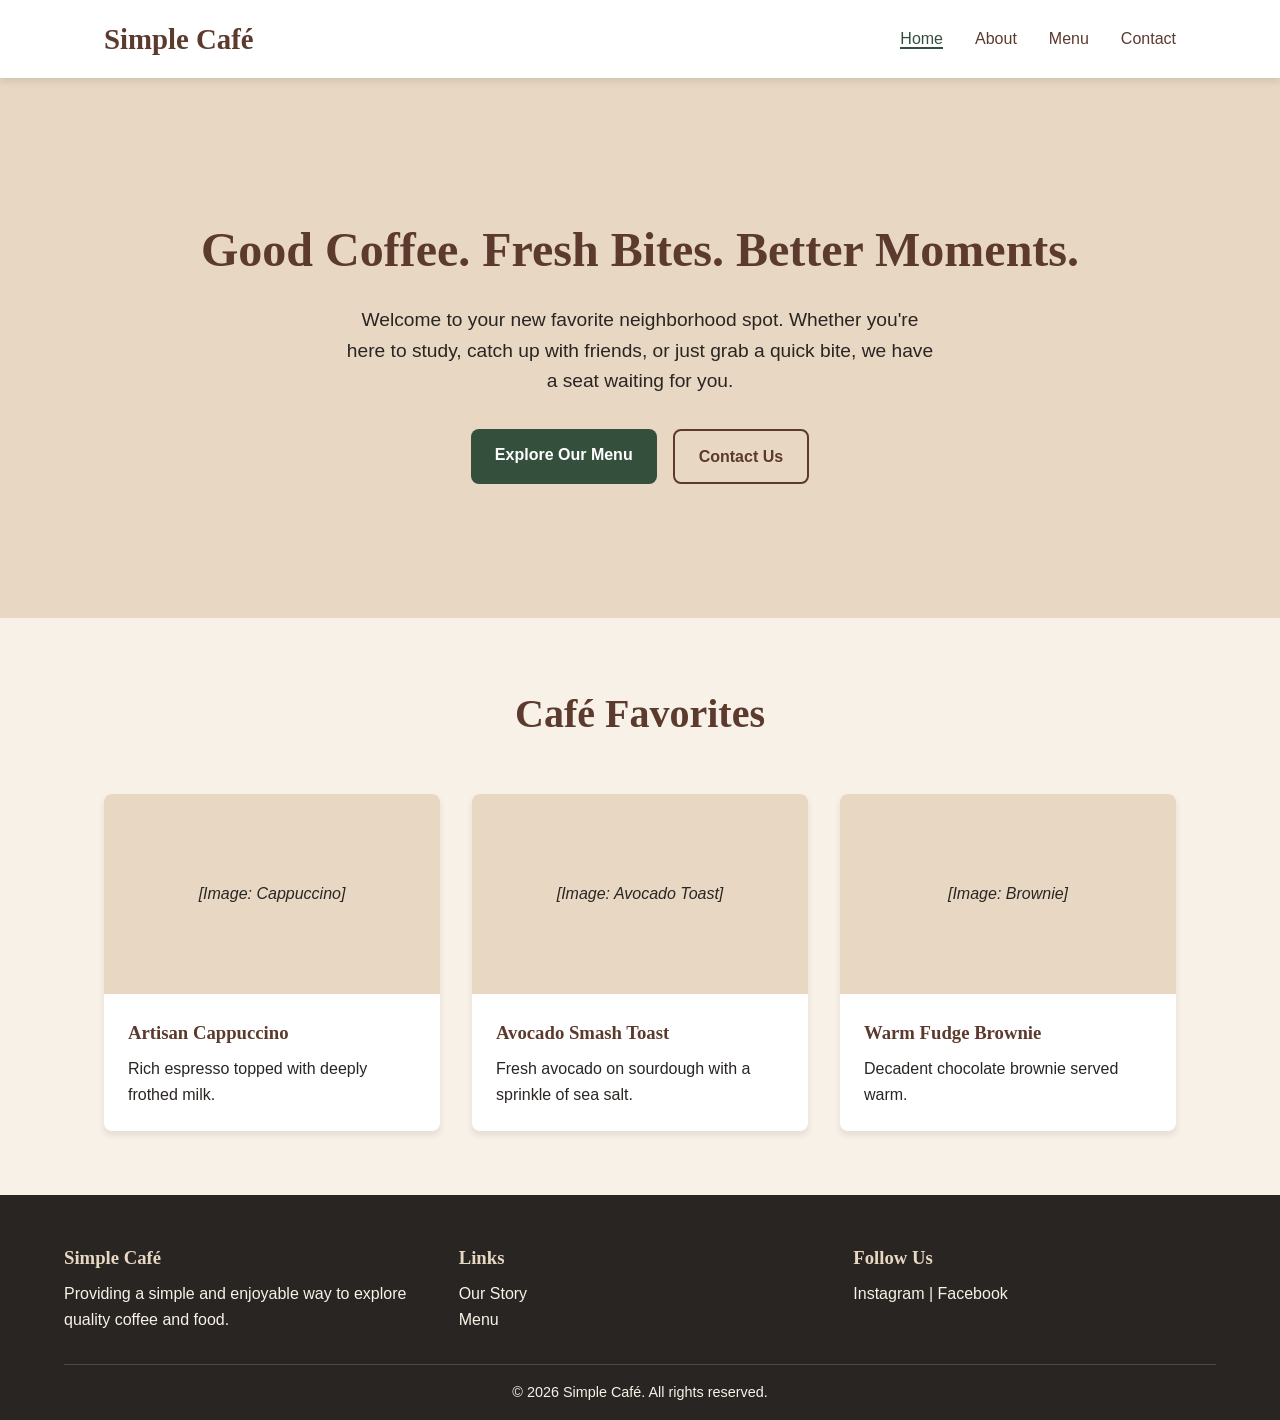
==== index.html @ 94869bd6 "Code Changes" ====
<!DOCTYPE html>
<html lang="en">
<head>
    <meta charset="UTF-8">
    <meta name="viewport" content="width=device-width, initial-scale=1.0">
    <title>Simple Café | Good Coffee. Fresh Bites.</title>
    <meta name="description" content="Welcome to Simple Café. Enjoy freshly brewed coffee and fresh bites in a cozy atmosphere.">
    <link rel="stylesheet" href="css/style.css">
</head>
<body>
    <header>
        <nav class="navbar">
            <a href="index.html" class="logo">Simple Café</a>
            <ul class="nav-links">
                <li><a href="index.html" class="active">Home</a></li>
                <li><a href="about.html">About</a></li>
                <li><a href="menu.html">Menu</a></li>
                <li><a href="contact.html">Contact</a></li>
            </ul>
            <div class="hamburger">
                <span></span>
                <span></span>
                <span></span>
            </div>
        </nav>
    </header>

    <main>
        <section class="hero">
            <div class="hero-content fade-in">
                <h1>Good Coffee. Fresh Bites. Better Moments.</h1>
                <p>Welcome to your new favorite neighborhood spot. Whether you're here to study, catch up with friends, or just grab a quick bite, we have a seat waiting for you.</p>
                <div class="hero-buttons">
                    <a href="menu.html" class="btn btn-primary">Explore Our Menu</a>
                    <a href="contact.html" class="btn btn-secondary">Contact Us</a>
                </div>
            </div>
        </section>

        <section class="featured section-padding">
            <h2 class="section-title">Café Favorites</h2>
            <div class="grid-container">
                <div class="card">
                    <div class="card-img-placeholder" style="background-color: var(--warm-beige);">[Image: Cappuccino]</div>
                    <div class="card-content">
                        <h3>Artisan Cappuccino</h3>
                        <p>Rich espresso topped with deeply frothed milk.</p>
                    </div>
                </div>
                <div class="card">
                    <div class="card-img-placeholder" style="background-color: var(--warm-beige);">[Image: Avocado Toast]</div>
                    <div class="card-content">
                        <h3>Avocado Smash Toast</h3>
                        <p>Fresh avocado on sourdough with a sprinkle of sea salt.</p>
                    </div>
                </div>
                <div class="card">
                    <div class="card-img-placeholder" style="background-color: var(--warm-beige);">[Image: Brownie]</div>
                    <div class="card-content">
                        <h3>Warm Fudge Brownie</h3>
                        <p>Decadent chocolate brownie served warm.</p>
                    </div>
                </div>
            </div>
        </section>
    </main>

    <footer>
        <div class="footer-content">
            <div class="footer-section">
                <h3>Simple Café</h3>
                <p>Providing a simple and enjoyable way to explore quality coffee and food.</p>
            </div>
            <div class="footer-section">
                <h3>Links</h3>
                <ul>
                    <li><a href="about.html">Our Story</a></li>
                    <li><a href="menu.html">Menu</a></li>
                </ul>
            </div>
            <div class="footer-section">
                <h3>Follow Us</h3>
                <p><a href="#">Instagram</a> | <a href="#">Facebook</a></p>
            </div>
        </div>
        <div class="footer-bottom">
            <p>&copy; 2026 Simple Café. All rights reserved.</p>
        </div>
    </footer>

    <script src="js/script.js"></script>
</body>
</html>
---- css/style.css ----
/* Color Palette & Variables */
:root {
    --coffee-brown: #5C3A2E;
    --cream: #F8F1E7;
    --forest-green: #354F3D;
    --warm-beige: #E8D8C3;
    --dark-charcoal: #292522;
    --white: #FFFFFF;
    
    --font-heading: 'Georgia', serif;
    --font-body: 'Helvetica Neue', Arial, sans-serif;
    
    --border-radius: 8px;
    --shadow: 0 4px 6px rgba(41, 37, 34, 0.1);
    --transition: all 0.3s ease;
}

/* Base Styles */
* {
    margin: 0;
    padding: 0;
    box-sizing: border-box;
}

body {
    font-family: var(--font-body);
    background-color: var(--cream);
    color: var(--dark-charcoal);
    line-height: 1.6;
}

h1, h2, h3 {
    font-family: var(--font-heading);
    color: var(--coffee-brown);
    margin-bottom: 0.5rem;
}

a {
    text-decoration: none;
    color: var(--coffee-brown);
    transition: var(--transition);
}

a:hover {
    color: var(--forest-green);
}

/* Navigation */
header {
    background-color: var(--white);
    box-shadow: var(--shadow);
    position: sticky;
    top: 0;
    z-index: 1000;
}

.navbar {
    display: flex;
    justify-content: space-between;
    align-items: center;
    padding: 1rem 5%;
    max-width: 1200px;
    margin: 0 auto;
}

.logo {
    font-family: var(--font-heading);
    font-size: 1.8rem;
    font-weight: bold;
    color: var(--coffee-brown);
}

.nav-links {
    display: flex;
    list-style: none;
    gap: 2rem;
}

.nav-links a {
    font-weight: 500;
}

.nav-links a.active {
    color: var(--forest-green);
    border-bottom: 2px solid var(--forest-green);
}

.hamburger {
    display: none;
    cursor: pointer;
    flex-direction: column;
    gap: 5px;
}

.hamburger span {
    width: 25px;
    height: 3px;
    background-color: var(--coffee-brown);
    transition: var(--transition);
}

/* Hero Section */
.hero {
    background-color: var(--warm-beige);
    padding: 6rem 5%;
    text-align: center;
    display: flex;
    flex-direction: column;
    align-items: center;
    justify-content: center;
    min-height: 60vh;
}

.hero h1 {
    font-size: 3rem;
    margin-bottom: 1rem;
}

.hero p {
    font-size: 1.2rem;
    max-width: 600px;
    margin: 0 auto 2rem auto;
}

.hero-buttons {
    display: flex;
    gap: 1rem;
    justify-content: center;
}

/* Buttons */
.btn {
    padding: 0.8rem 1.5rem;
    border-radius: var(--border-radius);
    font-weight: bold;
    cursor: pointer;
    border: none;
    display: inline-block;
}

.btn-primary {
    background-color: var(--forest-green);
    color: var(--white);
}

.btn-primary:hover {
    background-color: #2a3e30;
    color: var(--white);
    transform: translateY(-2px);
}

.btn-secondary {
    background-color: transparent;
    border: 2px solid var(--coffee-brown);
    color: var(--coffee-brown);
}

.btn-secondary:hover {
    background-color: var(--coffee-brown);
    color: var(--white);
    transform: translateY(-2px);
}

/* Layout Elements */
.section-padding {
    padding: 4rem 5%;
    max-width: 1200px;
    margin: 0 auto;
}

.page-padding {
    padding: 3rem 5%;
    max-width: 1200px;
    margin: 0 auto;
    min-height: 70vh;
}

.section-title {
    text-align: center;
    font-size: 2.5rem;
    margin-bottom: 3rem;
}

.page-title {
    font-size: 3rem;
    margin-bottom: 0.5rem;
    text-align: center;
}

.subtitle {
    text-align: center;
    margin-bottom: 3rem;
    font-size: 1.2rem;
    color: var(--forest-green);
}

.grid-container {
    display: grid;
    grid-template-columns: repeat(auto-fit, minmax(300px, 1fr));
    gap: 2rem;
}

/* Cards */
.card {
    background-color: var(--white);
    border-radius: var(--border-radius);
    overflow: hidden;
    box-shadow: var(--shadow);
    transition: var(--transition);
}

.card:hover {
    transform: translateY(-5px);
    box-shadow: 0 8px 15px rgba(41, 37, 34, 0.15);
}

.card-img-placeholder {
    height: 200px;
    display: flex;
    align-items: center;
    justify-content: center;
    font-style: italic;
    color: var(--dark-charcoal);
}

.large-placeholder {
    height: 100%;
    min-height: 400px;
    border-radius: var(--border-radius);
}

.card-content {
    padding: 1.5rem;
}

/* Menu Specific */
.menu-filters {
    display: flex;
    justify-content: center;
    gap: 1rem;
    margin-bottom: 2rem;
    flex-wrap: wrap;
}

.filter-btn {
    background: transparent;
    border: 2px solid var(--warm-beige);
    padding: 0.5rem 1.5rem;
    border-radius: 20px;
    cursor: pointer;
    font-weight: bold;
    color: var(--dark-charcoal);
    transition: var(--transition);
}

.filter-btn:hover, .filter-btn.active {
    background-color: var(--coffee-brown);
    border-color: var(--coffee-brown);
    color: var(--white);
}

.menu-grid {
    display: grid;
    grid-template-columns: repeat(auto-fit, minmax(280px, 1fr));
    gap: 1.5rem;
}

.menu-header {
    display: flex;
    justify-content: space-between;
    align-items: baseline;
    margin-bottom: 0.5rem;
}

.price {
    font-weight: bold;
    color: var(--forest-green);
}

/* Contact Specific */
.contact-form {
    background-color: var(--white);
    padding: 2rem;
    border-radius: var(--border-radius);
    box-shadow: var(--shadow);
}

.form-group {
    margin-bottom: 1.5rem;
}

.form-group label {
    display: block;
    margin-bottom: 0.5rem;
    font-weight: bold;
}

.form-group input, .form-group textarea {
    width: 100%;
    padding: 0.8rem;
    border: 1px solid var(--warm-beige);
    border-radius: var(--border-radius);
    font-family: var(--font-body);
}

.form-group input:focus, .form-group textarea:focus {
    outline: none;
    border-color: var(--forest-green);
}

.map-placeholder {
    background-color: var(--warm-beige);
    height: 250px;
    display: flex;
    align-items: center;
    justify-content: center;
    border-radius: var(--border-radius);
    margin-top: 2rem;
    font-style: italic;
    padding: 1rem;
    text-align: center;
}

.form-feedback {
    margin-top: 1rem;
    font-weight: bold;
}

.form-feedback.success { color: var(--forest-green); }
.form-feedback.error { color: #d9534f; }

/* Footer */
footer {
    background-color: var(--dark-charcoal);
    color: var(--cream);
    padding: 3rem 5% 1rem 5%;
}

.footer-content {
    display: grid;
    grid-template-columns: repeat(auto-fit, minmax(200px, 1fr));
    gap: 2rem;
    max-width: 1200px;
    margin: 0 auto;
    margin-bottom: 2rem;
}

footer h3 {
    color: var(--warm-beige);
}

footer a {
    color: var(--cream);
}

footer a:hover {
    color: var(--warm-beige);
}

footer ul {
    list-style: none;
}

.footer-bottom {
    text-align: center;
    border-top: 1px solid rgba(232, 216, 195, 0.2);
    padding-top: 1rem;
    font-size: 0.9rem;
}

/* Animations */
.fade-in {
    animation: fadeIn 0.8s ease-in-out;
}

@keyframes fadeIn {
    from { opacity: 0; transform: translateY(20px); }
    to { opacity: 1; transform: translateY(0); }
}

/* Responsive Design */
@media (max-width: 768px) {
    .nav-links {
        display: none;
        flex-direction: column;
        width: 100%;
        position: absolute;
        top: 100%;
        left: 0;
        background-color: var(--white);
        padding: 1rem 0;
        box-shadow: 0 4px 6px rgba(0,0,0,0.1);
    }
    
    .nav-links.active {
        display: flex;
        text-align: center;
    }
    
    .hamburger {
        display: flex;
    }
    
    .hero h1 {
        font-size: 2.2rem;
    }
    
    .hero-buttons {
        flex-direction: column;
        width: 100%;
    }
}
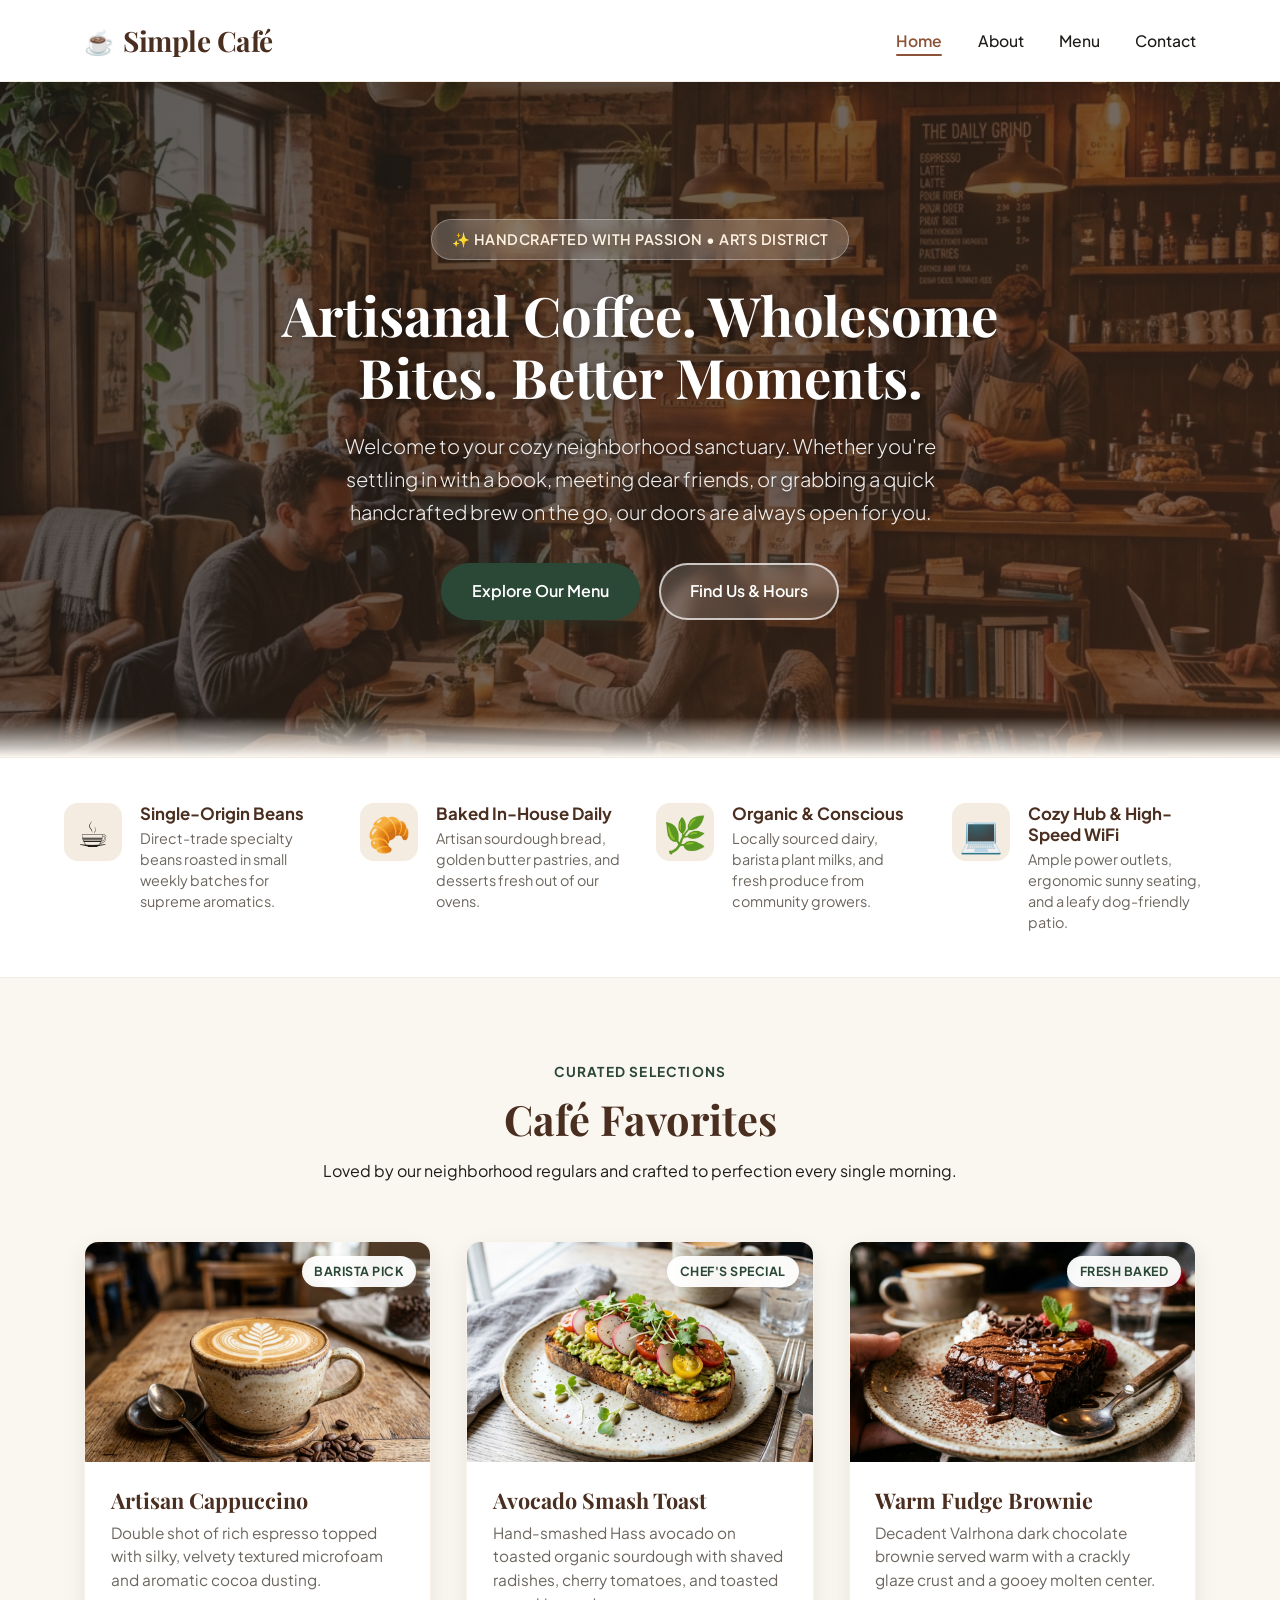
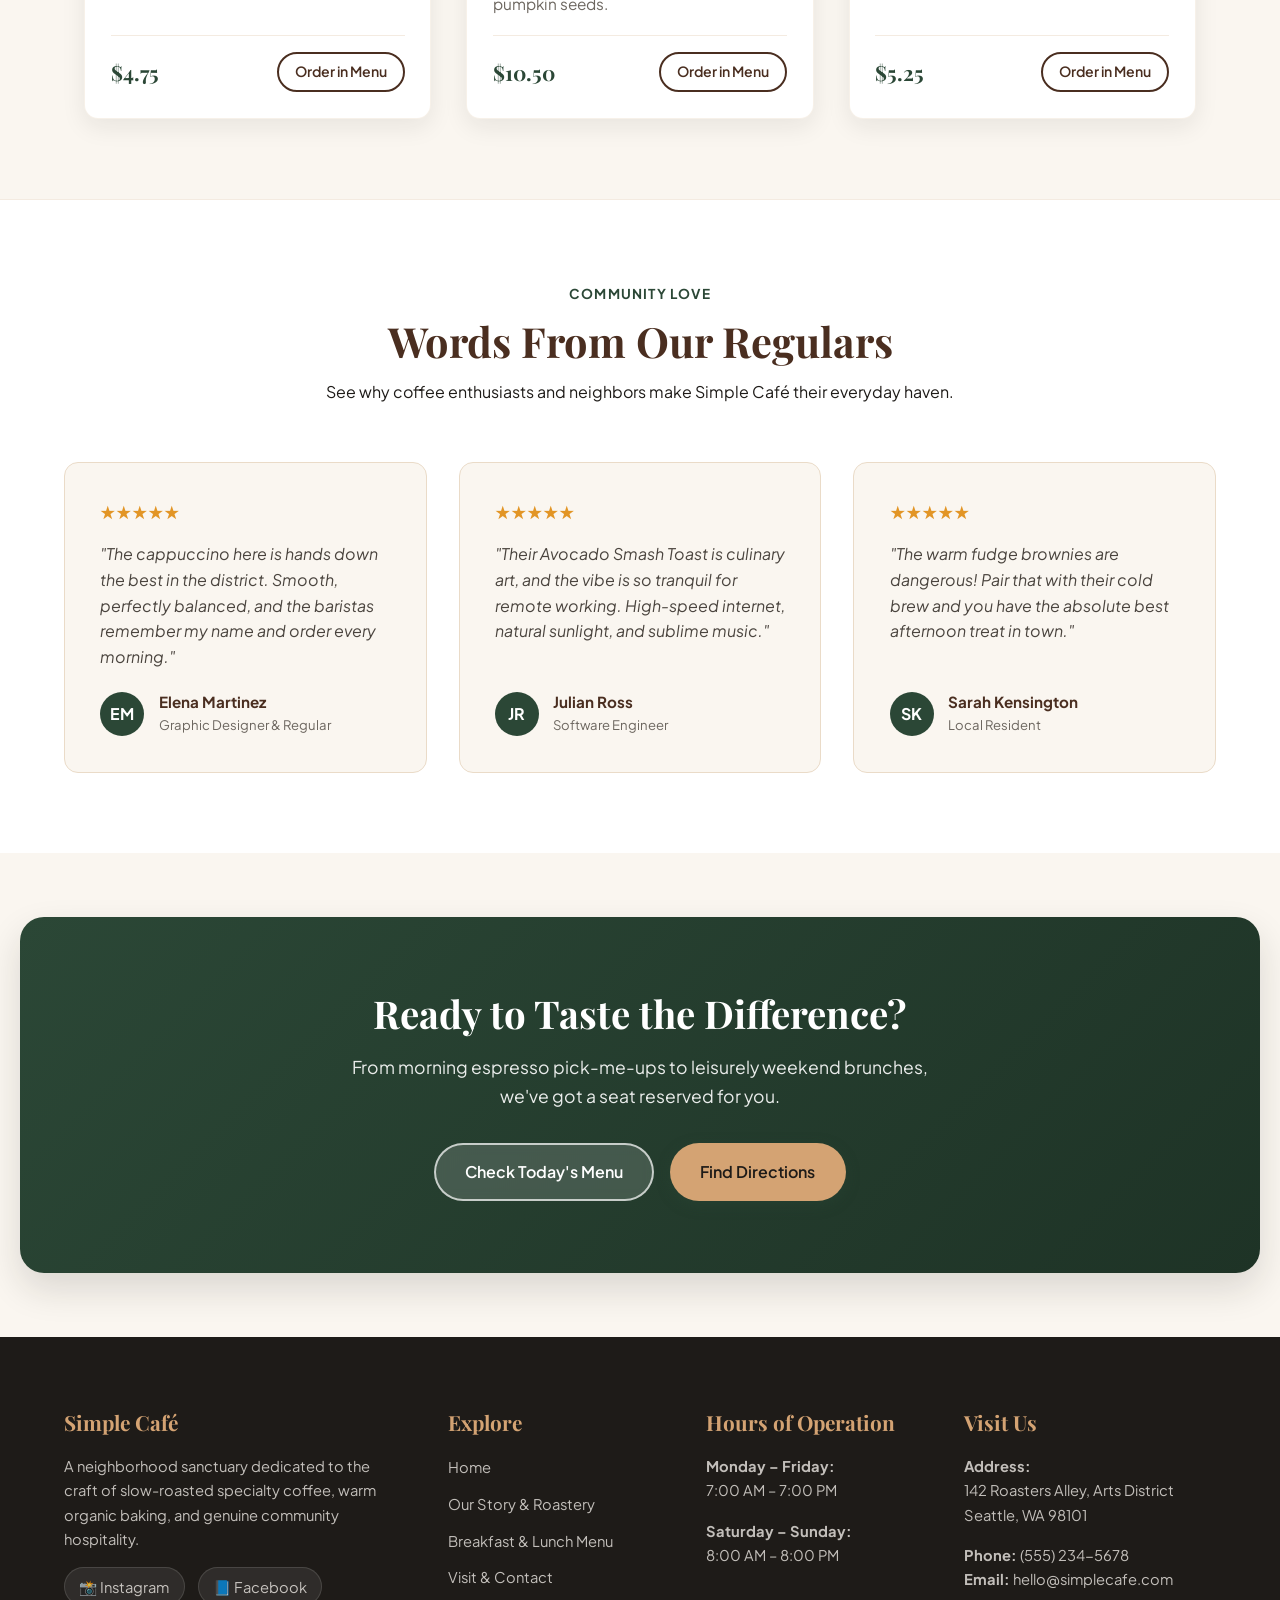
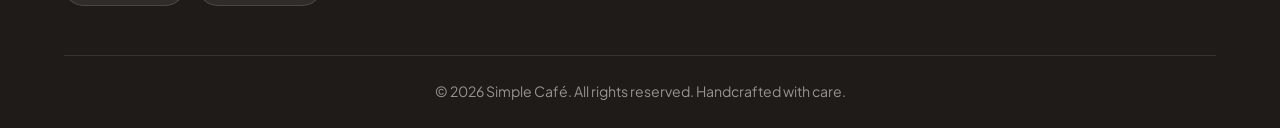
==== commit 2510d8ad: "Updated Code" ====
--- a/index.html
+++ b/index.html
@@ -3,88 +3,232 @@
 <head>
     <meta charset="UTF-8">
     <meta name="viewport" content="width=device-width, initial-scale=1.0">
-    <title>Simple Café | Good Coffee. Fresh Bites.</title>
-    <meta name="description" content="Welcome to Simple Café. Enjoy freshly brewed coffee and fresh bites in a cozy atmosphere.">
+    <title>Simple Café | Artisanal Coffee & Fresh Daily Bites</title>
+    <meta name="description" content="Experience artisanal coffee, fresh wholesome bites, and a warm neighborhood atmosphere at Simple Café. Ethically sourced and handcrafted daily in Seattle.">
     <link rel="stylesheet" href="css/style.css">
 </head>
 <body>
     <header>
-        <nav class="navbar">
-            <a href="index.html" class="logo">Simple Café</a>
-            <ul class="nav-links">
+        <nav class="navbar" aria-label="Main Navigation">
+            <a href="index.html" class="logo" id="brand-logo">
+                <span class="logo-icon">☕</span>
+                <span>Simple Café</span>
+            </a>
+            <ul class="nav-links" id="primary-navigation">
                 <li><a href="index.html" class="active">Home</a></li>
                 <li><a href="about.html">About</a></li>
                 <li><a href="menu.html">Menu</a></li>
                 <li><a href="contact.html">Contact</a></li>
             </ul>
-            <div class="hamburger">
+            <button class="hamburger" id="nav-toggle" aria-label="Toggle navigation menu" aria-expanded="false">
                 <span></span>
                 <span></span>
                 <span></span>
-            </div>
+            </button>
         </nav>
     </header>
 
     <main>
-        <section class="hero">
+        <!-- Hero Section -->
+        <section class="hero" aria-label="Welcome Banner">
             <div class="hero-content fade-in">
-                <h1>Good Coffee. Fresh Bites. Better Moments.</h1>
-                <p>Welcome to your new favorite neighborhood spot. Whether you're here to study, catch up with friends, or just grab a quick bite, we have a seat waiting for you.</p>
+                <span class="hero-badge">✨ Handcrafted With Passion • Arts District</span>
+                <h1>Artisanal Coffee. Wholesome Bites. Better Moments.</h1>
+                <p>Welcome to your cozy neighborhood sanctuary. Whether you're settling in with a book, meeting dear friends, or grabbing a quick handcrafted brew on the go, our doors are always open for you.</p>
                 <div class="hero-buttons">
-                    <a href="menu.html" class="btn btn-primary">Explore Our Menu</a>
-                    <a href="contact.html" class="btn btn-secondary">Contact Us</a>
-                </div>
-            </div>
-        </section>
-
-        <section class="featured section-padding">
-            <h2 class="section-title">Café Favorites</h2>
+                    <a href="menu.html" class="btn btn-primary" id="hero-menu-cta">Explore Our Menu</a>
+                    <a href="contact.html" class="btn btn-secondary" id="hero-visit-cta">Find Us & Hours</a>
+                </div>
+            </div>
+        </section>
+
+        <!-- Perks / Highlights Strip -->
+        <section class="perks-strip" aria-label="Our Highlights">
+            <div class="perks-container">
+                <div class="perk-item">
+                    <div class="perk-icon">☕</div>
+                    <div>
+                        <h4>Single-Origin Beans</h4>
+                        <p>Direct-trade specialty beans roasted in small weekly batches for supreme aromatics.</p>
+                    </div>
+                </div>
+                <div class="perk-item">
+                    <div class="perk-icon">🥐</div>
+                    <div>
+                        <h4>Baked In-House Daily</h4>
+                        <p>Artisan sourdough bread, golden butter pastries, and desserts fresh out of our ovens.</p>
+                    </div>
+                </div>
+                <div class="perk-item">
+                    <div class="perk-icon">🌿</div>
+                    <div>
+                        <h4>Organic & Conscious</h4>
+                        <p>Locally sourced dairy, barista plant milks, and fresh produce from community growers.</p>
+                    </div>
+                </div>
+                <div class="perk-item">
+                    <div class="perk-icon">💻</div>
+                    <div>
+                        <h4>Cozy Hub & High-Speed WiFi</h4>
+                        <p>Ample power outlets, ergonomic sunny seating, and a leafy dog-friendly patio.</p>
+                    </div>
+                </div>
+            </div>
+        </section>
+
+        <!-- Featured Section -->
+        <section class="featured section-padding" aria-label="Featured Menu Items">
+            <div class="section-header">
+                <span class="section-tag">Curated Selections</span>
+                <h2 class="section-title">Café Favorites</h2>
+                <p>Loved by our neighborhood regulars and crafted to perfection every single morning.</p>
+            </div>
             <div class="grid-container">
-                <div class="card">
-                    <div class="card-img-placeholder" style="background-color: var(--warm-beige);">[Image: Cappuccino]</div>
+                <!-- Card 1 -->
+                <article class="card">
+                    <div class="card-img-wrapper">
+                        <img src="assets/images/cappuccino.png" alt="Artisan Cappuccino with creamy latte art" class="card-img">
+                        <span class="card-badge">Barista Pick</span>
+                    </div>
                     <div class="card-content">
                         <h3>Artisan Cappuccino</h3>
-                        <p>Rich espresso topped with deeply frothed milk.</p>
-                    </div>
-                </div>
-                <div class="card">
-                    <div class="card-img-placeholder" style="background-color: var(--warm-beige);">[Image: Avocado Toast]</div>
+                        <p>Double shot of rich espresso topped with silky, velvety textured microfoam and aromatic cocoa dusting.</p>
+                        <div class="card-footer">
+                            <span class="card-price">$4.75</span>
+                            <a href="menu.html" class="btn btn-outline-dark" style="padding: 0.4rem 1rem; font-size: 0.88rem;">Order in Menu</a>
+                        </div>
+                    </div>
+                </article>
+
+                <!-- Card 2 -->
+                <article class="card">
+                    <div class="card-img-wrapper">
+                        <img src="assets/images/avocado_toast.png" alt="Avocado smash on artisan sourdough" class="card-img">
+                        <span class="card-badge">Chef's Special</span>
+                    </div>
                     <div class="card-content">
                         <h3>Avocado Smash Toast</h3>
-                        <p>Fresh avocado on sourdough with a sprinkle of sea salt.</p>
-                    </div>
-                </div>
-                <div class="card">
-                    <div class="card-img-placeholder" style="background-color: var(--warm-beige);">[Image: Brownie]</div>
+                        <p>Hand-smashed Hass avocado on toasted organic sourdough with shaved radishes, cherry tomatoes, and toasted pumpkin seeds.</p>
+                        <div class="card-footer">
+                            <span class="card-price">$10.50</span>
+                            <a href="menu.html" class="btn btn-outline-dark" style="padding: 0.4rem 1rem; font-size: 0.88rem;">Order in Menu</a>
+                        </div>
+                    </div>
+                </article>
+
+                <!-- Card 3 -->
+                <article class="card">
+                    <div class="card-img-wrapper">
+                        <img src="assets/images/brownie.png" alt="Warm fudge brownie on dessert plate" class="card-img">
+                        <span class="card-badge">Fresh Baked</span>
+                    </div>
                     <div class="card-content">
                         <h3>Warm Fudge Brownie</h3>
-                        <p>Decadent chocolate brownie served warm.</p>
-                    </div>
-                </div>
-            </div>
-        </section>
+                        <p>Decadent Valrhona dark chocolate brownie served warm with a crackly glaze crust and a gooey molten center.</p>
+                        <div class="card-footer">
+                            <span class="card-price">$5.25</span>
+                            <a href="menu.html" class="btn btn-outline-dark" style="padding: 0.4rem 1rem; font-size: 0.88rem;">Order in Menu</a>
+                        </div>
+                    </div>
+                </article>
+            </div>
+        </section>
+
+        <!-- Testimonials Section -->
+        <section class="testimonials-section" aria-label="Customer Reviews">
+            <div class="section-header">
+                <span class="section-tag">Community Love</span>
+                <h2 class="section-title">Words From Our Regulars</h2>
+                <p>See why coffee enthusiasts and neighbors make Simple Café their everyday haven.</p>
+            </div>
+            <div class="testimonials-grid">
+                <div class="testimonial-card">
+                    <div>
+                        <div class="testimonial-stars">★★★★★</div>
+                        <p class="testimonial-text">"The cappuccino here is hands down the best in the district. Smooth, perfectly balanced, and the baristas remember my name and order every morning."</p>
+                    </div>
+                    <div class="testimonial-author">
+                        <div class="author-avatar">EM</div>
+                        <div class="author-info">
+                            <h4>Elena Martinez</h4>
+                            <span>Graphic Designer & Regular</span>
+                        </div>
+                    </div>
+                </div>
+
+                <div class="testimonial-card">
+                    <div>
+                        <div class="testimonial-stars">★★★★★</div>
+                        <p class="testimonial-text">"Their Avocado Smash Toast is culinary art, and the vibe is so tranquil for remote working. High-speed internet, natural sunlight, and sublime music."</p>
+                    </div>
+                    <div class="testimonial-author">
+                        <div class="author-avatar">JR</div>
+                        <div class="author-info">
+                            <h4>Julian Ross</h4>
+                            <span>Software Engineer</span>
+                        </div>
+                    </div>
+                </div>
+
+                <div class="testimonial-card">
+                    <div>
+                        <div class="testimonial-stars">★★★★★</div>
+                        <p class="testimonial-text">"The warm fudge brownies are dangerous! Pair that with their cold brew and you have the absolute best afternoon treat in town."</p>
+                    </div>
+                    <div class="testimonial-author">
+                        <div class="author-avatar">SK</div>
+                        <div class="author-info">
+                            <h4>Sarah Kensington</h4>
+                            <span>Local Resident</span>
+                        </div>
+                    </div>
+                </div>
+            </div>
+        </section>
+
+        <!-- Call to action banner -->
+        <div class="cta-banner fade-in">
+            <h2>Ready to Taste the Difference?</h2>
+            <p>From morning espresso pick-me-ups to leisurely weekend brunches, we've got a seat reserved for you.</p>
+            <div style="display: flex; gap: 1rem; justify-content: center; flex-wrap: wrap;">
+                <a href="menu.html" class="btn btn-secondary">Check Today's Menu</a>
+                <a href="contact.html" class="btn btn-primary" style="background-color: var(--caramel-gold); color: var(--dark-charcoal);">Find Directions</a>
+            </div>
+        </div>
     </main>
 
     <footer>
         <div class="footer-content">
             <div class="footer-section">
                 <h3>Simple Café</h3>
-                <p>Providing a simple and enjoyable way to explore quality coffee and food.</p>
-            </div>
-            <div class="footer-section">
-                <h3>Links</h3>
+                <p>A neighborhood sanctuary dedicated to the craft of slow-roasted specialty coffee, warm organic baking, and genuine community hospitality.</p>
+                <div class="footer-social-links">
+                    <a href="https://instagram.com" target="_blank" rel="noopener noreferrer" class="social-pill">📸 Instagram</a>
+                    <a href="https://facebook.com" target="_blank" rel="noopener noreferrer" class="social-pill">📘 Facebook</a>
+                </div>
+            </div>
+            <div class="footer-section">
+                <h3>Explore</h3>
                 <ul>
-                    <li><a href="about.html">Our Story</a></li>
-                    <li><a href="menu.html">Menu</a></li>
+                    <li><a href="index.html">Home</a></li>
+                    <li><a href="about.html">Our Story & Roastery</a></li>
+                    <li><a href="menu.html">Breakfast & Lunch Menu</a></li>
+                    <li><a href="contact.html">Visit & Contact</a></li>
                 </ul>
             </div>
             <div class="footer-section">
-                <h3>Follow Us</h3>
-                <p><a href="#">Instagram</a> | <a href="#">Facebook</a></p>
+                <h3>Hours of Operation</h3>
+                <p><strong>Monday – Friday:</strong><br>7:00 AM – 7:00 PM</p>
+                <p><strong>Saturday – Sunday:</strong><br>8:00 AM – 8:00 PM</p>
+            </div>
+            <div class="footer-section">
+                <h3>Visit Us</h3>
+                <p><strong>Address:</strong><br>142 Roasters Alley, Arts District<br>Seattle, WA 98101</p>
+                <p><strong>Phone:</strong> (555) 234-5678<br><strong>Email:</strong> hello@simplecafe.com</p>
             </div>
         </div>
         <div class="footer-bottom">
-            <p>&copy; 2026 Simple Café. All rights reserved.</p>
+            <p>&copy; 2026 Simple Café. All rights reserved. Handcrafted with care.</p>
         </div>
     </footer>
 
--- a/css/style.css
+++ b/css/style.css
@@ -1,88 +1,141 @@
-/* Color Palette & Variables */
+@import url('https://fonts.googleapis.com/css2?family=Playfair+Display:ital,wght@0,500;0,600;0,700;1,400&family=Plus+Jakarta+Sans:wght@300;400;500;600;700&display=swap');
+
+/* Color Palette & Design System */
 :root {
-    --coffee-brown: #5C3A2E;
-    --cream: #F8F1E7;
-    --forest-green: #354F3D;
-    --warm-beige: #E8D8C3;
-    --dark-charcoal: #292522;
+    --coffee-brown: #4A2E20;
+    --coffee-accent: #8C5338;
+    --caramel-gold: #D4A373;
+    --cream: #FAF6F0;
+    --cream-card: #FFFFFF;
+    --forest-green: #2B4736;
+    --forest-light: #436B52;
+    --warm-beige: #EADBC8;
+    --warm-beige-light: #F4EBE1;
+    --dark-charcoal: #1E1B18;
+    --muted-gray: #6C665F;
     --white: #FFFFFF;
     
-    --font-heading: 'Georgia', serif;
-    --font-body: 'Helvetica Neue', Arial, sans-serif;
+    --font-heading: 'Playfair Display', Georgia, serif;
+    --font-body: 'Plus Jakarta Sans', system-ui, -apple-system, sans-serif;
     
-    --border-radius: 8px;
-    --shadow: 0 4px 6px rgba(41, 37, 34, 0.1);
-    --transition: all 0.3s ease;
-}
-
-/* Base Styles */
+    --border-radius-sm: 8px;
+    --border-radius: 14px;
+    --border-radius-lg: 24px;
+    
+    --shadow-sm: 0 2px 8px rgba(30, 27, 24, 0.06);
+    --shadow: 0 8px 24px rgba(30, 27, 24, 0.08);
+    --shadow-lg: 0 16px 36px rgba(30, 27, 24, 0.14);
+    --transition: all 0.3s cubic-bezier(0.16, 1, 0.3, 1);
+}
+
+/* Base Reset & Typography */
 * {
     margin: 0;
     padding: 0;
     box-sizing: border-box;
 }
 
+html {
+    scroll-behavior: smooth;
+}
+
 body {
     font-family: var(--font-body);
     background-color: var(--cream);
     color: var(--dark-charcoal);
-    line-height: 1.6;
-}
-
-h1, h2, h3 {
+    line-height: 1.65;
+    -webkit-font-smoothing: antialiased;
+}
+
+h1, h2, h3, h4 {
     font-family: var(--font-heading);
     color: var(--coffee-brown);
-    margin-bottom: 0.5rem;
+    line-height: 1.25;
 }
 
 a {
     text-decoration: none;
-    color: var(--coffee-brown);
+    color: inherit;
     transition: var(--transition);
 }
 
-a:hover {
-    color: var(--forest-green);
+img {
+    max-width: 100%;
+    display: block;
 }
 
 /* Navigation */
 header {
-    background-color: var(--white);
-    box-shadow: var(--shadow);
+    background-color: rgba(255, 255, 255, 0.96);
+    backdrop-filter: blur(10px);
+    -webkit-backdrop-filter: blur(10px);
+    box-shadow: var(--shadow-sm);
     position: sticky;
     top: 0;
     z-index: 1000;
+    border-bottom: 1px solid rgba(234, 219, 200, 0.5);
 }
 
 .navbar {
     display: flex;
     justify-content: space-between;
     align-items: center;
-    padding: 1rem 5%;
-    max-width: 1200px;
+    padding: 1.1rem 5%;
+    max-width: 1240px;
     margin: 0 auto;
 }
 
 .logo {
+    display: flex;
+    align-items: center;
+    gap: 0.6rem;
     font-family: var(--font-heading);
-    font-size: 1.8rem;
-    font-weight: bold;
-    color: var(--coffee-brown);
+    font-size: 1.75rem;
+    font-weight: 700;
+    color: var(--coffee-brown);
+    letter-spacing: -0.5px;
+}
+
+.logo-icon {
+    font-size: 1.5rem;
+    line-height: 1;
 }
 
 .nav-links {
     display: flex;
     list-style: none;
-    gap: 2rem;
+    gap: 2.2rem;
+    align-items: center;
 }
 
 .nav-links a {
     font-weight: 500;
+    font-size: 0.98rem;
+    color: var(--dark-charcoal);
+    position: relative;
+    padding: 0.3rem 0;
+}
+
+.nav-links a::after {
+    content: '';
+    position: absolute;
+    bottom: -2px;
+    left: 0;
+    width: 0%;
+    height: 2px;
+    background-color: var(--coffee-accent);
+    transition: var(--transition);
+    border-radius: 2px;
+}
+
+.nav-links a:hover::after,
+.nav-links a.active::after {
+    width: 100%;
 }
 
 .nav-links a.active {
-    color: var(--forest-green);
-    border-bottom: 2px solid var(--forest-green);
+    color: var(--coffee-accent);
+    font-weight: 600;
 }
 
 .hamburger {
@@ -90,101 +143,236 @@
     cursor: pointer;
     flex-direction: column;
     gap: 5px;
+    background: transparent;
+    border: none;
+    padding: 4px;
 }
 
 .hamburger span {
-    width: 25px;
-    height: 3px;
+    width: 26px;
+    height: 2.5px;
     background-color: var(--coffee-brown);
+    border-radius: 2px;
     transition: var(--transition);
 }
 
 /* Hero Section */
 .hero {
-    background-color: var(--warm-beige);
-    padding: 6rem 5%;
+    position: relative;
+    min-height: 75vh;
+    display: flex;
+    align-items: center;
+    justify-content: center;
     text-align: center;
-    display: flex;
-    flex-direction: column;
-    align-items: center;
+    padding: 5rem 5%;
+    background: linear-gradient(135deg, rgba(30, 27, 24, 0.72) 0%, rgba(74, 46, 32, 0.68) 100%),
+                url('../assets/images/hero.png') center/cover no-repeat;
+    color: var(--white);
+    overflow: hidden;
+}
+
+.hero::after {
+    content: '';
+    position: absolute;
+    bottom: 0;
+    left: 0;
+    right: 0;
+    height: 40px;
+    background: linear-gradient(to top, var(--cream), transparent);
+}
+
+.hero-content {
+    position: relative;
+    z-index: 2;
+    max-width: 820px;
+    margin: 0 auto;
+}
+
+.hero-badge {
+    display: inline-flex;
+    align-items: center;
+    gap: 0.5rem;
+    background-color: rgba(255, 255, 255, 0.18);
+    backdrop-filter: blur(8px);
+    border: 1px solid rgba(255, 255, 255, 0.3);
+    color: #FFF3E4;
+    padding: 0.45rem 1.2rem;
+    border-radius: 50px;
+    font-size: 0.9rem;
+    font-weight: 600;
+    margin-bottom: 1.5rem;
+    letter-spacing: 0.5px;
+    text-transform: uppercase;
+}
+
+.hero h1 {
+    font-size: 3.4rem;
+    color: var(--white);
+    margin-bottom: 1.25rem;
+    line-height: 1.15;
+    text-shadow: 0 2px 10px rgba(0, 0, 0, 0.35);
+}
+
+.hero p {
+    font-size: 1.25rem;
+    max-width: 660px;
+    margin: 0 auto 2.2rem auto;
+    color: rgba(255, 255, 255, 0.92);
+    font-weight: 300;
+    text-shadow: 0 1px 4px rgba(0, 0, 0, 0.3);
+}
+
+.hero-buttons {
+    display: flex;
+    gap: 1.2rem;
     justify-content: center;
-    min-height: 60vh;
-}
-
-.hero h1 {
-    font-size: 3rem;
-    margin-bottom: 1rem;
-}
-
-.hero p {
-    font-size: 1.2rem;
-    max-width: 600px;
-    margin: 0 auto 2rem auto;
-}
-
-.hero-buttons {
-    display: flex;
-    gap: 1rem;
-    justify-content: center;
+    flex-wrap: wrap;
 }
 
 /* Buttons */
 .btn {
-    padding: 0.8rem 1.5rem;
-    border-radius: var(--border-radius);
-    font-weight: bold;
+    padding: 0.85rem 1.8rem;
+    border-radius: 50px;
+    font-weight: 600;
+    font-size: 1rem;
     cursor: pointer;
-    border: none;
-    display: inline-block;
+    border: 2px solid transparent;
+    display: inline-flex;
+    align-items: center;
+    justify-content: center;
+    gap: 0.5rem;
+    transition: var(--transition);
 }
 
 .btn-primary {
     background-color: var(--forest-green);
     color: var(--white);
+    box-shadow: 0 4px 14px rgba(43, 71, 54, 0.35);
 }
 
 .btn-primary:hover {
-    background-color: #2a3e30;
+    background-color: #203529;
     color: var(--white);
     transform: translateY(-2px);
+    box-shadow: 0 6px 20px rgba(43, 71, 54, 0.45);
 }
 
 .btn-secondary {
+    background-color: rgba(255, 255, 255, 0.15);
+    backdrop-filter: blur(6px);
+    border-color: rgba(255, 255, 255, 0.7);
+    color: var(--white);
+}
+
+.btn-secondary:hover {
+    background-color: var(--white);
+    color: var(--coffee-brown);
+    transform: translateY(-2px);
+    box-shadow: 0 6px 18px rgba(0, 0, 0, 0.2);
+}
+
+.btn-outline-dark {
     background-color: transparent;
-    border: 2px solid var(--coffee-brown);
-    color: var(--coffee-brown);
-}
-
-.btn-secondary:hover {
+    border-color: var(--coffee-brown);
+    color: var(--coffee-brown);
+}
+
+.btn-outline-dark:hover {
     background-color: var(--coffee-brown);
     color: var(--white);
     transform: translateY(-2px);
 }
 
+/* Feature Perks Strip */
+.perks-strip {
+    background-color: var(--white);
+    border-top: 1px solid var(--warm-beige-light);
+    border-bottom: 1px solid var(--warm-beige-light);
+    padding: 2.8rem 5%;
+}
+
+.perks-container {
+    max-width: 1240px;
+    margin: 0 auto;
+    display: grid;
+    grid-template-columns: repeat(auto-fit, minmax(240px, 1fr));
+    gap: 2rem;
+}
+
+.perk-item {
+    display: flex;
+    align-items: flex-start;
+    gap: 1.1rem;
+}
+
+.perk-icon {
+    font-size: 2.2rem;
+    line-height: 1;
+    background-color: var(--warm-beige-light);
+    width: 58px;
+    height: 58px;
+    border-radius: 14px;
+    display: flex;
+    align-items: center;
+    justify-content: center;
+    flex-shrink: 0;
+}
+
+.perk-item h4 {
+    font-family: var(--font-body);
+    font-weight: 700;
+    font-size: 1.05rem;
+    color: var(--coffee-brown);
+    margin-bottom: 0.25rem;
+}
+
+.perk-item p {
+    font-size: 0.9rem;
+    color: var(--muted-gray);
+    line-height: 1.45;
+}
+
 /* Layout Elements */
 .section-padding {
-    padding: 4rem 5%;
-    max-width: 1200px;
+    padding: 5rem 5%;
+    max-width: 1240px;
     margin: 0 auto;
 }
 
 .page-padding {
-    padding: 3rem 5%;
-    max-width: 1200px;
+    padding: 3.5rem 5% 5rem 5%;
+    max-width: 1240px;
     margin: 0 auto;
     min-height: 70vh;
 }
 
+.section-header {
+    text-align: center;
+    max-width: 650px;
+    margin: 0 auto 3.5rem auto;
+}
+
+.section-tag {
+    display: inline-block;
+    color: var(--forest-green);
+    font-weight: 700;
+    font-size: 0.85rem;
+    text-transform: uppercase;
+    letter-spacing: 1.2px;
+    margin-bottom: 0.6rem;
+}
+
 .section-title {
+    font-size: 2.6rem;
+    margin-bottom: 0.8rem;
+    color: var(--coffee-brown);
+}
+
+.page-title {
+    font-size: 3.2rem;
+    margin-bottom: 0.6rem;
     text-align: center;
-    font-size: 2.5rem;
-    margin-bottom: 3rem;
-}
-
-.page-title {
-    font-size: 3rem;
-    margin-bottom: 0.5rem;
-    text-align: center;
+    color: var(--coffee-brown);
 }
 
 .subtitle {
@@ -192,193 +380,704 @@
     margin-bottom: 3rem;
     font-size: 1.2rem;
     color: var(--forest-green);
+    max-width: 600px;
+    margin-left: auto;
+    margin-right: auto;
 }
 
 .grid-container {
     display: grid;
-    grid-template-columns: repeat(auto-fit, minmax(300px, 1fr));
-    gap: 2rem;
-}
-
-/* Cards */
+    grid-template-columns: repeat(auto-fit, minmax(320px, 1fr));
+    gap: 2.2rem;
+}
+
+/* Cards & Media */
 .card {
-    background-color: var(--white);
+    background-color: var(--cream-card);
     border-radius: var(--border-radius);
     overflow: hidden;
     box-shadow: var(--shadow);
     transition: var(--transition);
+    border: 1px solid rgba(234, 219, 200, 0.4);
+    display: flex;
+    flex-direction: column;
 }
 
 .card:hover {
-    transform: translateY(-5px);
-    box-shadow: 0 8px 15px rgba(41, 37, 34, 0.15);
-}
-
-.card-img-placeholder {
-    height: 200px;
-    display: flex;
-    align-items: center;
-    justify-content: center;
-    font-style: italic;
+    transform: translateY(-6px);
+    box-shadow: var(--shadow-lg);
+    border-color: var(--warm-beige);
+}
+
+.card-img-wrapper {
+    position: relative;
+    height: 220px;
+    overflow: hidden;
+    background-color: var(--warm-beige-light);
+}
+
+.card-img {
+    width: 100%;
+    height: 100%;
+    object-fit: cover;
+    transition: transform 0.6s cubic-bezier(0.16, 1, 0.3, 1);
+}
+
+.card:hover .card-img {
+    transform: scale(1.06);
+}
+
+.card-badge {
+    position: absolute;
+    top: 14px;
+    right: 14px;
+    background-color: rgba(255, 255, 255, 0.95);
+    backdrop-filter: blur(4px);
+    color: var(--forest-green);
+    font-weight: 700;
+    font-size: 0.78rem;
+    text-transform: uppercase;
+    letter-spacing: 0.5px;
+    padding: 0.35rem 0.8rem;
+    border-radius: 50px;
+    box-shadow: var(--shadow-sm);
+}
+
+.card-content {
+    padding: 1.6rem;
+    display: flex;
+    flex-direction: column;
+    flex-grow: 1;
+}
+
+.card-content h3 {
+    font-size: 1.35rem;
+    margin-bottom: 0.4rem;
+    color: var(--coffee-brown);
+}
+
+.card-content p {
+    color: var(--muted-gray);
+    font-size: 0.96rem;
+    line-height: 1.55;
+    flex-grow: 1;
+}
+
+.card-footer {
+    display: flex;
+    justify-content: space-between;
+    align-items: center;
+    margin-top: 1.2rem;
+    padding-top: 1rem;
+    border-top: 1px solid var(--warm-beige-light);
+}
+
+.card-price {
+    font-family: var(--font-heading);
+    font-size: 1.3rem;
+    font-weight: 700;
+    color: var(--forest-green);
+}
+
+/* Story / About Section */
+.about-hero {
+    text-align: center;
+    max-width: 780px;
+    margin: 0 auto 3rem auto;
+}
+
+.about-grid {
+    display: grid;
+    grid-template-columns: 1.1fr 0.9fr;
+    gap: 3.5rem;
+    align-items: center;
+    margin-bottom: 4.5rem;
+}
+
+.about-text h2 {
+    font-size: 2.1rem;
+    margin-bottom: 1rem;
+    color: var(--coffee-brown);
+}
+
+.about-text p {
+    font-size: 1.05rem;
+    color: #4A443E;
+    line-height: 1.75;
+    margin-bottom: 1.25rem;
+}
+
+.about-image-wrapper {
+    position: relative;
+    border-radius: var(--border-radius-lg);
+    overflow: hidden;
+    box-shadow: var(--shadow-lg);
+}
+
+.about-img {
+    width: 100%;
+    height: 100%;
+    min-height: 440px;
+    object-fit: cover;
+    display: block;
+    transition: transform 0.6s ease;
+}
+
+.about-image-wrapper:hover .about-img {
+    transform: scale(1.03);
+}
+
+.about-stats {
+    display: grid;
+    grid-template-columns: repeat(auto-fit, minmax(180px, 1fr));
+    gap: 1.5rem;
+    margin-top: 2rem;
+    padding: 1.8rem;
+    background-color: var(--warm-beige-light);
+    border-radius: var(--border-radius);
+    border: 1px solid var(--warm-beige);
+}
+
+.stat-box {
+    text-align: center;
+}
+
+.stat-number {
+    font-family: var(--font-heading);
+    font-size: 2.2rem;
+    font-weight: 700;
+    color: var(--forest-green);
+    line-height: 1;
+    margin-bottom: 0.3rem;
+}
+
+.stat-label {
+    font-size: 0.85rem;
+    font-weight: 600;
     color: var(--dark-charcoal);
-}
-
-.large-placeholder {
-    height: 100%;
-    min-height: 400px;
+    text-transform: uppercase;
+    letter-spacing: 0.5px;
+}
+
+/* Values Grid */
+.values-section {
+    background-color: var(--white);
+    padding: 4.5rem 5%;
+    border-radius: var(--border-radius-lg);
+    box-shadow: var(--shadow);
+    margin-bottom: 4rem;
+}
+
+.values-grid {
+    display: grid;
+    grid-template-columns: repeat(auto-fit, minmax(260px, 1fr));
+    gap: 2rem;
+    margin-top: 2.5rem;
+}
+
+.value-card {
+    padding: 2rem;
+    background-color: var(--cream);
     border-radius: var(--border-radius);
-}
-
-.card-content {
-    padding: 1.5rem;
+    border: 1px solid var(--warm-beige);
+}
+
+.value-card h3 {
+    font-size: 1.25rem;
+    margin: 1rem 0 0.5rem 0;
+}
+
+.value-card p {
+    font-size: 0.95rem;
+    color: var(--muted-gray);
 }
 
 /* Menu Specific */
 .menu-filters {
     display: flex;
     justify-content: center;
-    gap: 1rem;
-    margin-bottom: 2rem;
+    gap: 0.75rem;
+    margin-bottom: 2.8rem;
     flex-wrap: wrap;
 }
 
 .filter-btn {
-    background: transparent;
-    border: 2px solid var(--warm-beige);
-    padding: 0.5rem 1.5rem;
-    border-radius: 20px;
+    background: var(--white);
+    border: 1px solid var(--warm-beige);
+    padding: 0.65rem 1.6rem;
+    border-radius: 50px;
     cursor: pointer;
-    font-weight: bold;
+    font-weight: 600;
+    font-size: 0.95rem;
     color: var(--dark-charcoal);
+    box-shadow: var(--shadow-sm);
     transition: var(--transition);
 }
 
-.filter-btn:hover, .filter-btn.active {
+.filter-btn:hover {
+    border-color: var(--coffee-brown);
+    color: var(--coffee-brown);
+    transform: translateY(-2px);
+}
+
+.filter-btn.active {
     background-color: var(--coffee-brown);
     border-color: var(--coffee-brown);
     color: var(--white);
+    box-shadow: 0 4px 12px rgba(74, 46, 32, 0.25);
 }
 
 .menu-grid {
     display: grid;
-    grid-template-columns: repeat(auto-fit, minmax(280px, 1fr));
-    gap: 1.5rem;
+    grid-template-columns: repeat(auto-fill, minmax(280px, 1fr));
+    gap: 2rem;
+}
+
+.menu-item {
+    transition: var(--transition);
 }
 
 .menu-header {
     display: flex;
     justify-content: space-between;
     align-items: baseline;
-    margin-bottom: 0.5rem;
+    margin-bottom: 0.4rem;
 }
 
 .price {
-    font-weight: bold;
+    font-family: var(--font-heading);
+    font-weight: 700;
+    font-size: 1.25rem;
     color: var(--forest-green);
+    margin-left: 0.5rem;
+}
+
+.dietary-tag {
+    display: inline-block;
+    font-size: 0.75rem;
+    font-weight: 600;
+    padding: 0.2rem 0.55rem;
+    border-radius: 4px;
+    background-color: var(--warm-beige-light);
+    color: var(--forest-green);
+    margin-top: 0.6rem;
 }
 
 /* Contact Specific */
-.contact-form {
+.contact-container {
+    display: grid;
+    grid-template-columns: 1fr 1.2fr;
+    gap: 3rem;
+    align-items: start;
+}
+
+.contact-info {
     background-color: var(--white);
-    padding: 2rem;
+    padding: 2.5rem;
     border-radius: var(--border-radius);
     box-shadow: var(--shadow);
-}
-
-.form-group {
+    border: 1px solid rgba(234, 219, 200, 0.4);
+}
+
+.contact-info h2 {
+    font-size: 1.85rem;
     margin-bottom: 1.5rem;
-}
-
-.form-group label {
+    color: var(--coffee-brown);
+}
+
+.contact-info-item {
+    display: flex;
+    gap: 1.1rem;
+    margin-bottom: 1.6rem;
+    align-items: flex-start;
+}
+
+.contact-icon {
+    font-size: 1.35rem;
+    line-height: 1;
+    background-color: var(--warm-beige-light);
+    color: var(--coffee-brown);
+    width: 44px;
+    height: 44px;
+    border-radius: 10px;
+    display: flex;
+    align-items: center;
+    justify-content: center;
+    flex-shrink: 0;
+}
+
+.contact-info-item h4 {
+    font-family: var(--font-body);
+    font-size: 0.85rem;
+    text-transform: uppercase;
+    letter-spacing: 0.8px;
+    color: var(--forest-green);
+    margin-bottom: 0.2rem;
+}
+
+.contact-info-item p {
+    color: var(--dark-charcoal);
+    font-size: 1rem;
+    line-height: 1.5;
+}
+
+.hours-badge {
+    margin-top: 1.5rem;
+    padding: 1.2rem;
+    background-color: var(--cream);
+    border-radius: var(--border-radius-sm);
+    border-left: 4px solid var(--forest-green);
+}
+
+.hours-badge h4 {
+    font-family: var(--font-body);
+    font-size: 0.95rem;
+    font-weight: 700;
+    color: var(--forest-green);
+    margin-bottom: 0.4rem;
+}
+
+.hours-badge p {
+    font-size: 0.9rem;
+    color: var(--muted-gray);
+    line-height: 1.5;
+}
+
+/* Map Card */
+.map-container {
+    margin-top: 1.8rem;
+    border-radius: var(--border-radius-sm);
+    overflow: hidden;
+    box-shadow: var(--shadow-sm);
+    border: 1px solid var(--warm-beige);
+    min-height: 240px;
+    position: relative;
+    background: radial-gradient(#d3beaa 1.5px, transparent 1.5px) 0 0 / 18px 18px, var(--warm-beige-light);
+}
+
+.map-styled-card {
+    padding: 1.6rem;
+    display: flex;
+    flex-direction: column;
+    justify-content: center;
+    align-items: flex-start;
+    height: 100%;
+}
+
+.map-badge-pin {
+    display: inline-block;
+    background-color: var(--forest-green);
+    color: var(--white);
+    padding: 0.25rem 0.75rem;
+    border-radius: 50px;
+    font-size: 0.8rem;
+    font-weight: 700;
+    margin-bottom: 0.6rem;
+}
+
+.map-styled-card h3 {
+    font-size: 1.25rem;
+    margin-bottom: 0.2rem;
+    color: var(--coffee-brown);
+}
+
+.map-styled-card p {
+    font-size: 0.9rem;
+    color: var(--muted-gray);
+    margin-bottom: 0.8rem;
+}
+
+.transit-tips {
+    display: flex;
+    flex-direction: column;
+    gap: 0.35rem;
+    font-size: 0.82rem;
+    color: var(--dark-charcoal);
+    font-weight: 500;
+}
+
+.contact-form-container {
+    background-color: var(--white);
+    padding: 2.5rem;
+    border-radius: var(--border-radius);
+    box-shadow: var(--shadow);
+    border: 1px solid rgba(234, 219, 200, 0.4);
+}
+
+.contact-form-container h2 {
+    font-size: 1.85rem;
+    margin-bottom: 0.4rem;
+    color: var(--coffee-brown);
+}
+
+.contact-form-container .form-desc {
+    color: var(--muted-gray);
+    font-size: 0.95rem;
+    margin-bottom: 2rem;
+}
+
+.contact-form .form-group {
+    margin-bottom: 1.4rem;
+}
+
+.contact-form label {
     display: block;
-    margin-bottom: 0.5rem;
-    font-weight: bold;
-}
-
-.form-group input, .form-group textarea {
+    margin-bottom: 0.45rem;
+    font-weight: 600;
+    font-size: 0.9rem;
+    color: var(--dark-charcoal);
+}
+
+.contact-form input,
+.contact-form textarea {
     width: 100%;
-    padding: 0.8rem;
+    padding: 0.9rem 1.1rem;
+    border: 1.5px solid var(--warm-beige);
+    border-radius: var(--border-radius-sm);
+    font-family: var(--font-body);
+    font-size: 0.95rem;
+    background-color: #FDFBF8;
+    color: var(--dark-charcoal);
+    transition: var(--transition);
+}
+
+.contact-form input:focus,
+.contact-form textarea:focus {
+    outline: none;
+    border-color: var(--coffee-accent);
+    background-color: var(--white);
+    box-shadow: 0 0 0 4px rgba(140, 83, 56, 0.12);
+}
+
+.form-feedback {
+    margin-top: 1.2rem;
+    padding: 0.9rem 1.2rem;
+    border-radius: var(--border-radius-sm);
+    font-weight: 600;
+    font-size: 0.92rem;
+    display: none;
+}
+
+.form-feedback.success {
+    display: block;
+    background-color: #EBF7EE;
+    color: #1E6B37;
+    border: 1px solid #C3E6CB;
+}
+
+.form-feedback.error {
+    display: block;
+    background-color: #FDF0ED;
+    color: #B52B27;
+    border: 1px solid #F8D7DA;
+}
+
+/* Testimonials / Community Quotes */
+.testimonials-section {
+    padding: 5rem 5%;
+    background-color: var(--white);
+    border-top: 1px solid var(--warm-beige-light);
+}
+
+.testimonials-grid {
+    display: grid;
+    grid-template-columns: repeat(auto-fit, minmax(280px, 1fr));
+    gap: 2rem;
+    max-width: 1240px;
+    margin: 0 auto;
+}
+
+.testimonial-card {
+    background-color: var(--cream);
+    padding: 2.2rem;
+    border-radius: var(--border-radius);
     border: 1px solid var(--warm-beige);
-    border-radius: var(--border-radius);
+    display: flex;
+    flex-direction: column;
+    justify-content: space-between;
+}
+
+.testimonial-stars {
+    color: #E29525;
+    font-size: 1.1rem;
+    margin-bottom: 0.9rem;
+}
+
+.testimonial-text {
+    font-size: 1rem;
+    font-style: italic;
+    color: #4A443E;
+    line-height: 1.6;
+    margin-bottom: 1.4rem;
+}
+
+.testimonial-author {
+    display: flex;
+    align-items: center;
+    gap: 0.9rem;
+}
+
+.author-avatar {
+    width: 44px;
+    height: 44px;
+    border-radius: 50%;
+    background-color: var(--forest-green);
+    color: var(--white);
+    display: flex;
+    align-items: center;
+    justify-content: center;
+    font-weight: 700;
+    font-size: 1rem;
+}
+
+.author-info h4 {
     font-family: var(--font-body);
-}
-
-.form-group input:focus, .form-group textarea:focus {
-    outline: none;
-    border-color: var(--forest-green);
-}
-
-.map-placeholder {
-    background-color: var(--warm-beige);
-    height: 250px;
-    display: flex;
-    align-items: center;
-    justify-content: center;
-    border-radius: var(--border-radius);
-    margin-top: 2rem;
-    font-style: italic;
-    padding: 1rem;
+    font-size: 0.95rem;
+    font-weight: 700;
+    color: var(--coffee-brown);
+}
+
+.author-info span {
+    font-size: 0.82rem;
+    color: var(--muted-gray);
+}
+
+/* Call to Action Banner */
+.cta-banner {
+    background: linear-gradient(135deg, var(--forest-green) 0%, #1E3326 100%);
+    color: var(--white);
+    padding: 4.5rem 5%;
     text-align: center;
-}
-
-.form-feedback {
-    margin-top: 1rem;
-    font-weight: bold;
-}
-
-.form-feedback.success { color: var(--forest-green); }
-.form-feedback.error { color: #d9534f; }
+    border-radius: var(--border-radius-lg);
+    margin: 4rem auto;
+    max-width: 1240px;
+    box-shadow: var(--shadow-lg);
+}
+
+.cta-banner h2 {
+    color: var(--white);
+    font-size: 2.4rem;
+    margin-bottom: 1rem;
+}
+
+.cta-banner p {
+    color: rgba(255, 255, 255, 0.9);
+    max-width: 600px;
+    margin: 0 auto 2rem auto;
+    font-size: 1.1rem;
+}
 
 /* Footer */
 footer {
     background-color: var(--dark-charcoal);
     color: var(--cream);
-    padding: 3rem 5% 1rem 5%;
+    padding: 4.5rem 5% 1.5rem 5%;
 }
 
 .footer-content {
     display: grid;
-    grid-template-columns: repeat(auto-fit, minmax(200px, 1fr));
-    gap: 2rem;
-    max-width: 1200px;
-    margin: 0 auto;
-    margin-bottom: 2rem;
-}
-
-footer h3 {
-    color: var(--warm-beige);
-}
-
-footer a {
+    grid-template-columns: 1.6fr 1fr 1fr 1.2fr;
+    gap: 3rem;
+    max-width: 1240px;
+    margin: 0 auto 3rem auto;
+}
+
+.footer-section h3 {
+    color: var(--caramel-gold);
+    font-size: 1.3rem;
+    margin-bottom: 1.2rem;
+}
+
+.footer-section p {
+    color: rgba(250, 246, 240, 0.75);
+    font-size: 0.92rem;
+    line-height: 1.65;
+    margin-bottom: 1rem;
+}
+
+.footer-section ul {
+    list-style: none;
+}
+
+.footer-section ul li {
+    margin-bottom: 0.65rem;
+}
+
+.footer-section a {
+    color: rgba(250, 246, 240, 0.75);
+    font-size: 0.92rem;
+    transition: var(--transition);
+}
+
+.footer-section a:hover {
+    color: var(--caramel-gold);
+    padding-left: 4px;
+}
+
+.footer-social-links {
+    display: flex;
+    gap: 0.8rem;
+    margin-top: 1rem;
+}
+
+.social-pill {
+    display: inline-flex;
+    align-items: center;
+    gap: 0.4rem;
+    background-color: rgba(255, 255, 255, 0.08);
     color: var(--cream);
-}
-
-footer a:hover {
-    color: var(--warm-beige);
-}
-
-footer ul {
-    list-style: none;
+    padding: 0.4rem 0.9rem;
+    border-radius: 50px;
+    font-size: 0.85rem;
+    border: 1px solid rgba(255, 255, 255, 0.12);
+}
+
+.social-pill:hover {
+    background-color: var(--caramel-gold);
+    color: var(--dark-charcoal);
+    border-color: var(--caramel-gold);
+    padding-left: 0.9rem !important;
 }
 
 .footer-bottom {
     text-align: center;
-    border-top: 1px solid rgba(232, 216, 195, 0.2);
-    padding-top: 1rem;
-    font-size: 0.9rem;
+    border-top: 1px solid rgba(234, 219, 200, 0.12);
+    padding-top: 1.5rem;
+    color: rgba(250, 246, 240, 0.55);
+    font-size: 0.88rem;
+    max-width: 1240px;
+    margin: 0 auto;
 }
 
 /* Animations */
 .fade-in {
-    animation: fadeIn 0.8s ease-in-out;
+    animation: fadeIn 0.8s cubic-bezier(0.16, 1, 0.3, 1);
 }
 
 @keyframes fadeIn {
-    from { opacity: 0; transform: translateY(20px); }
-    to { opacity: 1; transform: translateY(0); }
+    from {
+        opacity: 0;
+        transform: translateY(20px);
+    }
+    to {
+        opacity: 1;
+        transform: translateY(0);
+    }
 }
 
 /* Responsive Design */
+@media (max-width: 960px) {
+    .about-grid,
+    .contact-container {
+        grid-template-columns: 1fr;
+        gap: 2.5rem;
+    }
+
+    .footer-content {
+        grid-template-columns: 1fr 1fr;
+    }
+}
+
 @media (max-width: 768px) {
     .nav-links {
         display: none;
@@ -388,25 +1087,54 @@
         top: 100%;
         left: 0;
         background-color: var(--white);
-        padding: 1rem 0;
-        box-shadow: 0 4px 6px rgba(0,0,0,0.1);
+        padding: 1.5rem 5%;
+        box-shadow: var(--shadow);
+        gap: 1.2rem;
+        border-bottom: 1px solid var(--warm-beige);
     }
     
     .nav-links.active {
         display: flex;
-        text-align: center;
     }
     
     .hamburger {
         display: flex;
     }
+
+    .hamburger.active span:nth-child(1) {
+        transform: rotate(45deg) translate(5px, 5px);
+    }
+    .hamburger.active span:nth-child(2) {
+        opacity: 0;
+    }
+    .hamburger.active span:nth-child(3) {
+        transform: rotate(-45deg) translate(5px, -5px);
+    }
     
+    .hero {
+        padding: 4rem 5%;
+        min-height: 65vh;
+    }
+
     .hero h1 {
-        font-size: 2.2rem;
+        font-size: 2.4rem;
+    }
+
+    .page-title {
+        font-size: 2.4rem;
     }
     
     .hero-buttons {
         flex-direction: column;
         width: 100%;
     }
+
+    .hero-buttons .btn {
+        width: 100%;
+    }
+
+    .footer-content {
+        grid-template-columns: 1fr;
+        gap: 2rem;
+    }
 }
